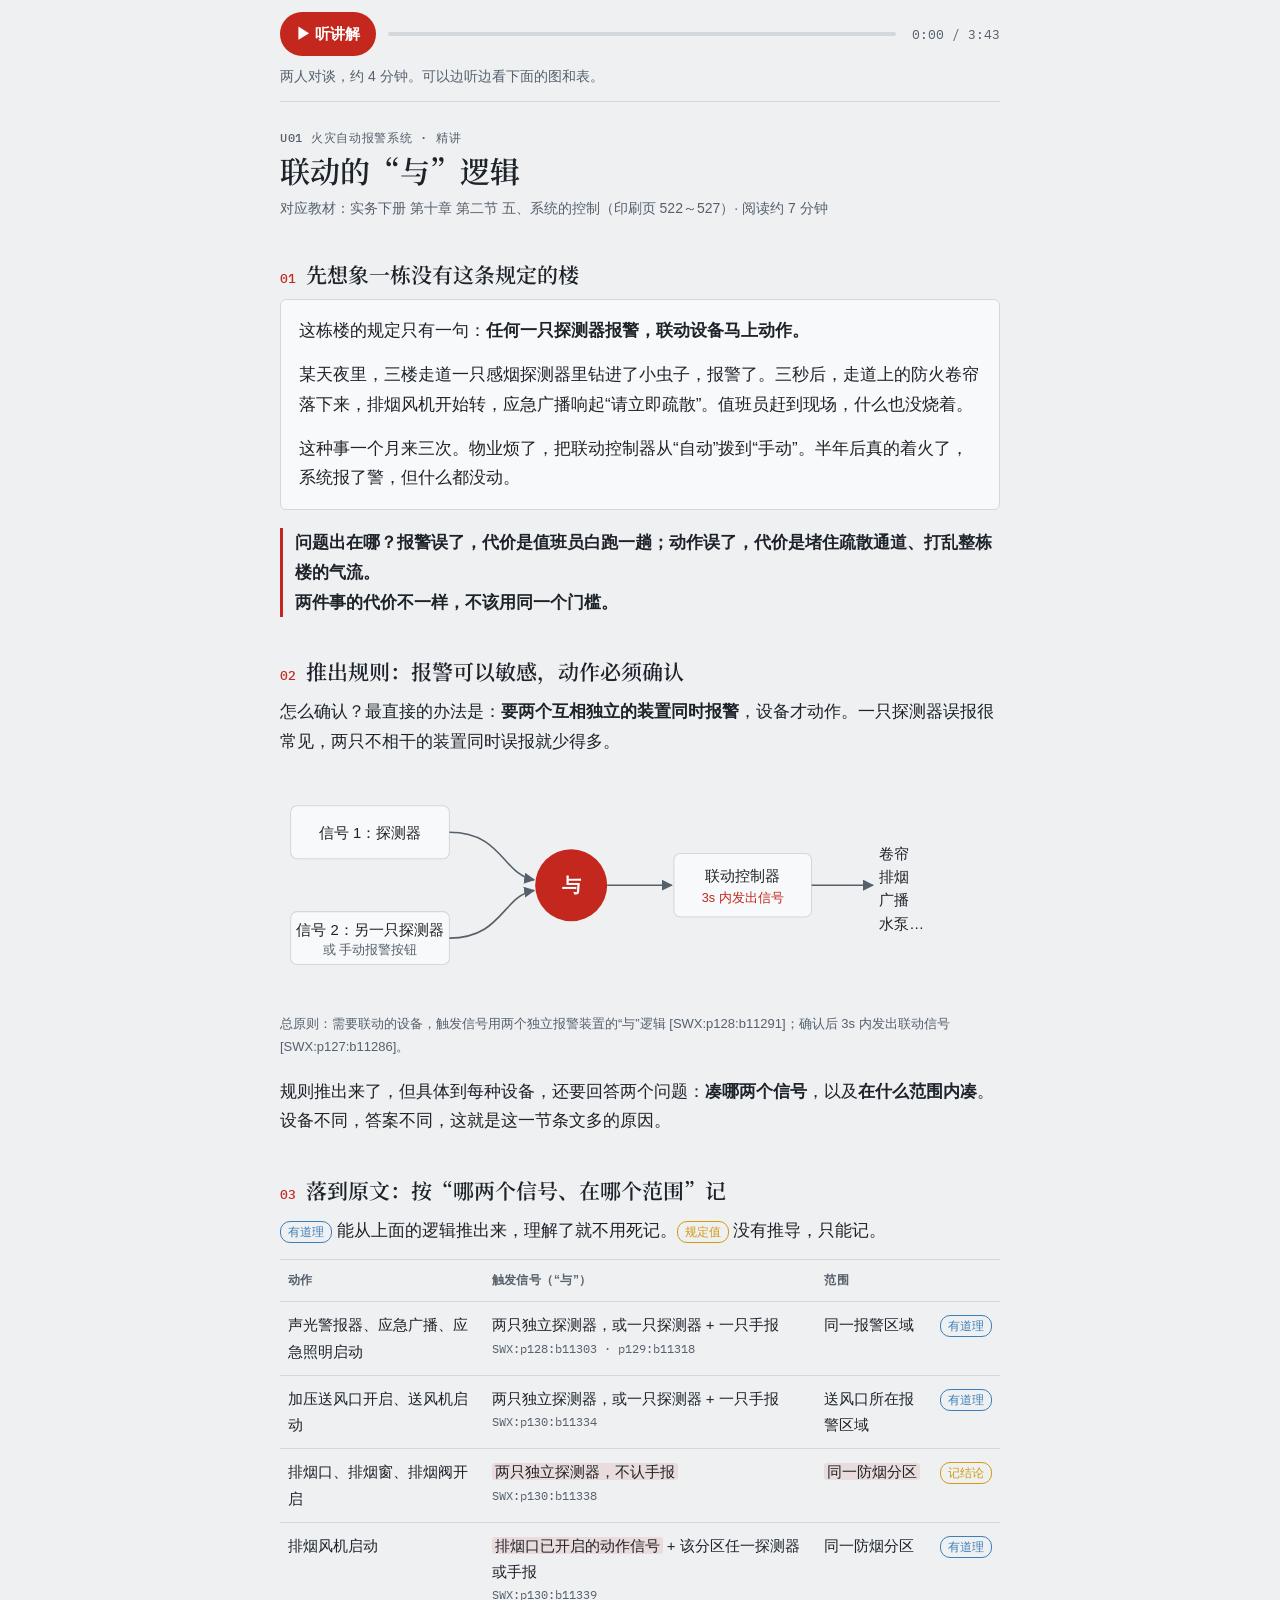
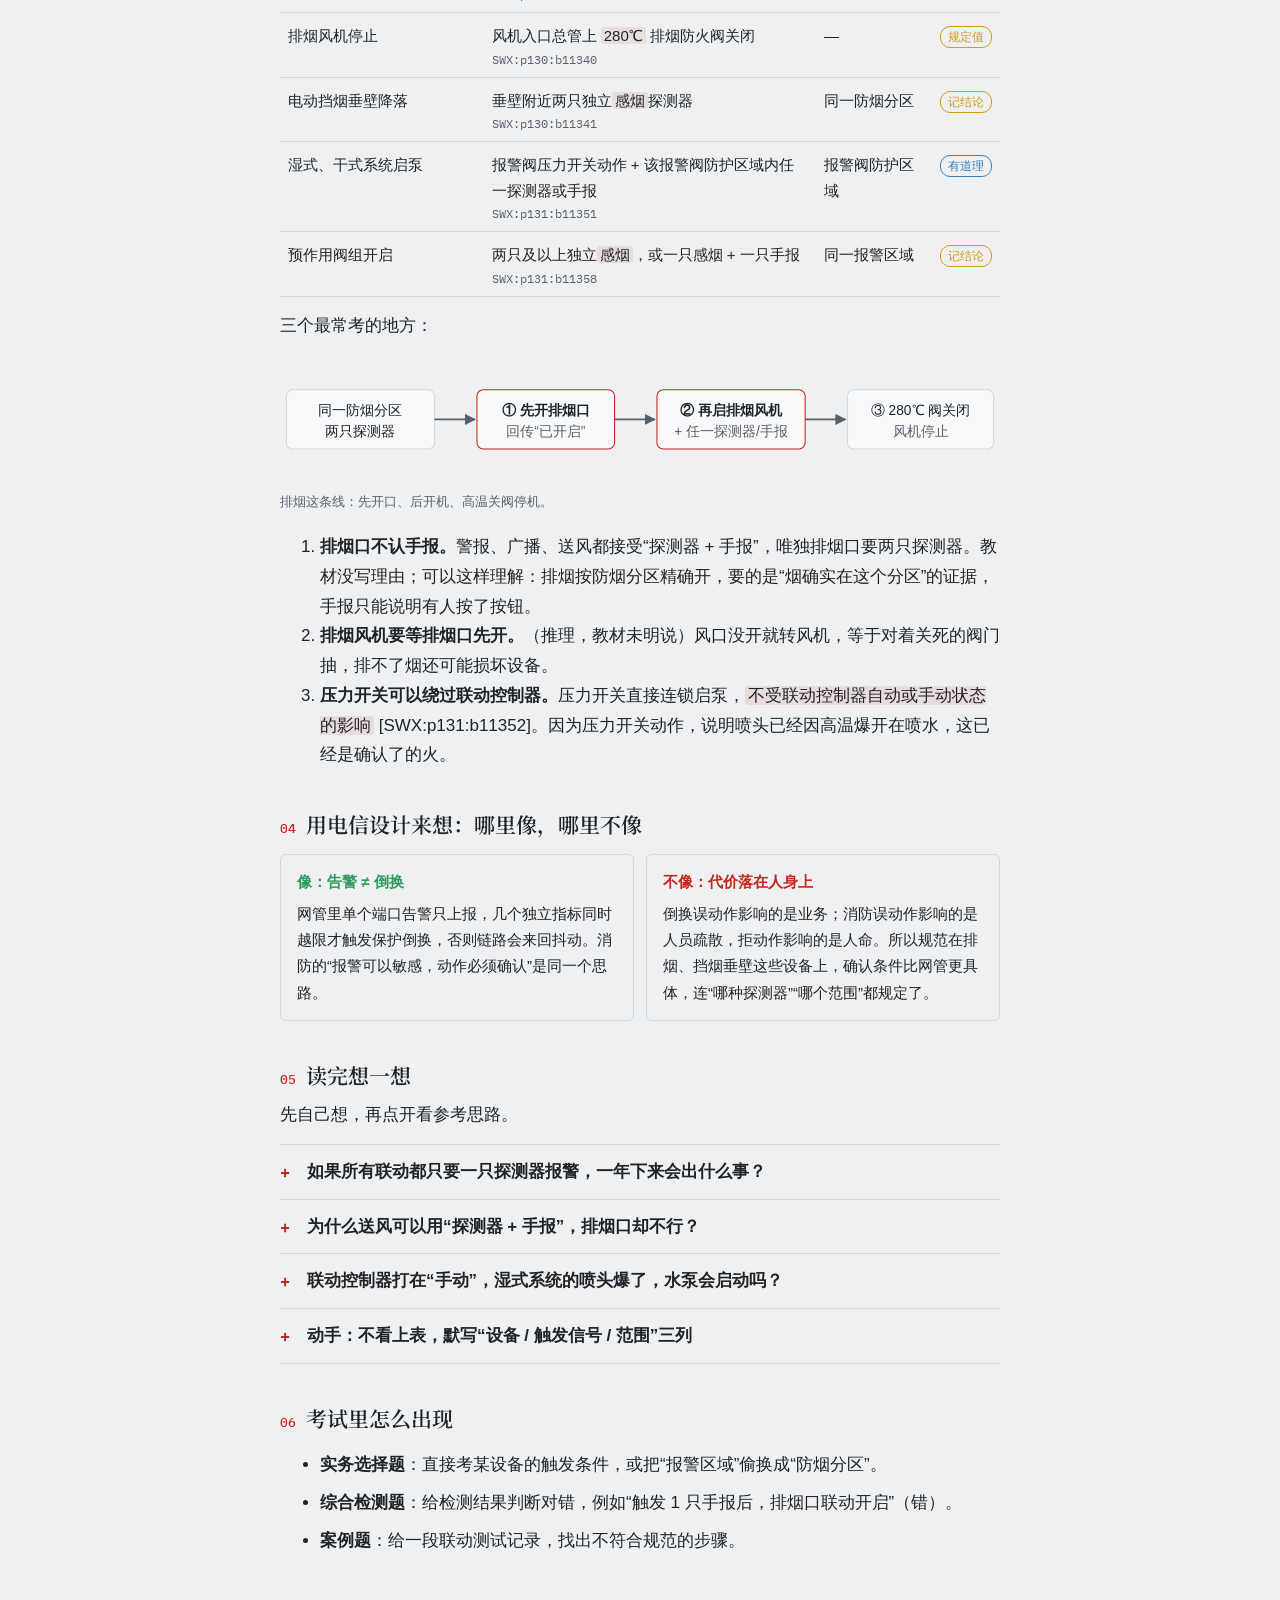
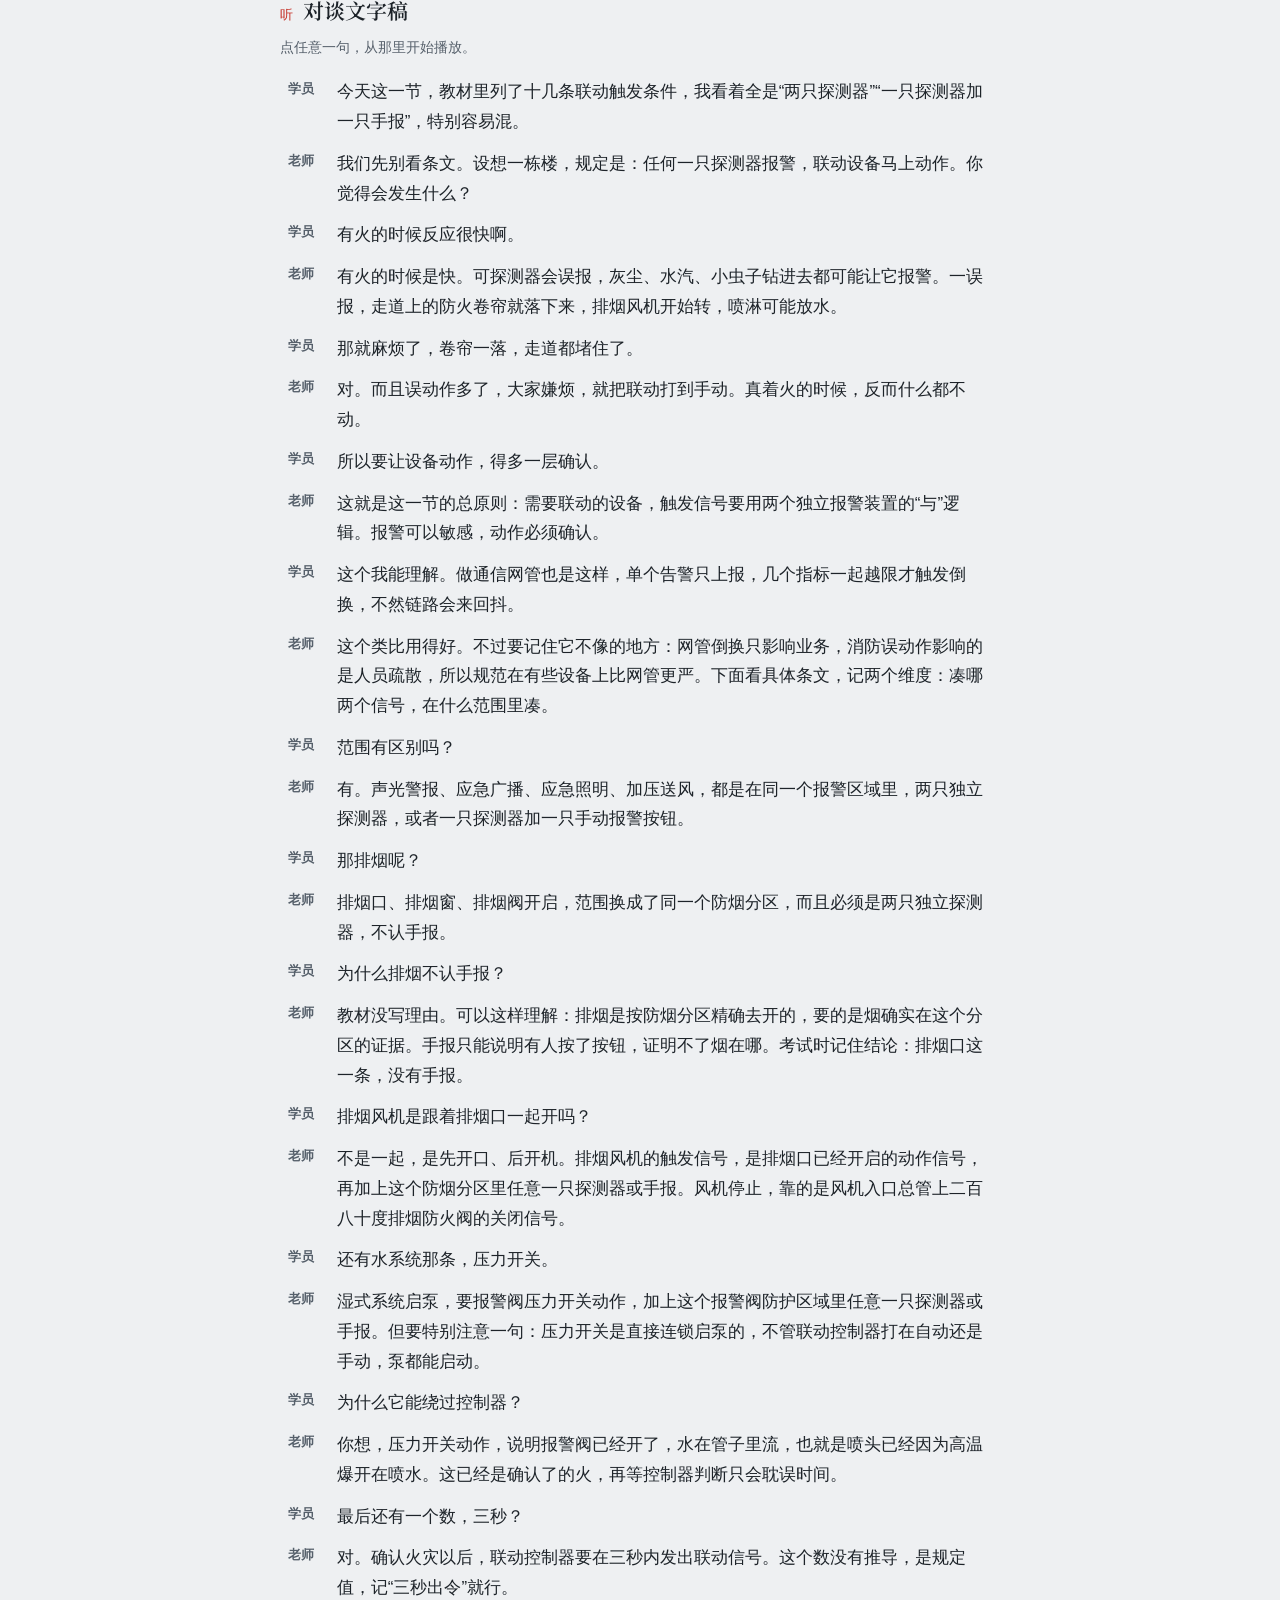
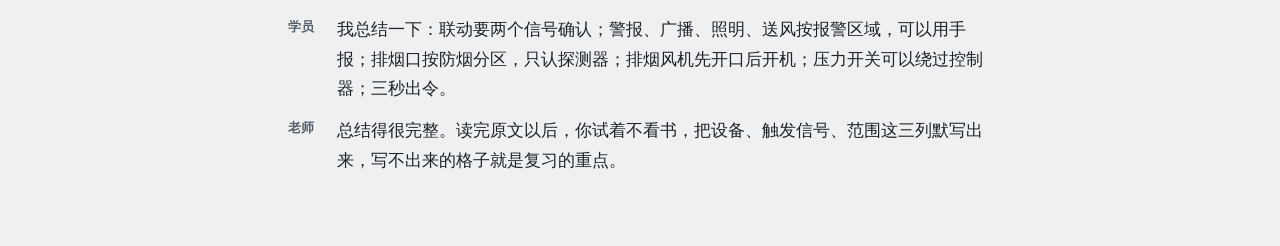
==== 精讲/U01/联动触发逻辑.html @ eac2bbd5 "精讲样张：联动触发逻辑（富文本 + 对谈音频）" ====
<!doctype html>
<html lang="zh-CN">
<head>
<meta charset="utf-8">
<meta name="viewport" content="width=device-width,initial-scale=1,viewport-fit=cover">
<title>联动的“与”逻辑</title>
<link rel="stylesheet" href="https://fonts.googleapis.com/css2?family=Noto+Serif+SC:wght@600&family=IBM+Plex+Mono:wght@400;500&display=swap">
<style>
/* 布局：单栏阅读（最大 720px），顶部固定一条"可听"播放条；正文按 Reconstruct 顺序：没有规定的楼 → 推导 → 落到原文 → 类比 → 想一想 */
:root {
  --bg: #eef0f2; --panel: #f8f9fa; --ink: #1d2329; --ink-2: #56606b; --line: #d3d8dd;
  --accent: #c4271d; --accent-soft: #c4271d1a;
  --lamp-read: #3d7fb8; --lamp-done: #d39a12; --ok: #2f9a5d; --bad: #c4271d;
  --font-display: "Noto Serif SC", "Songti SC", serif;
  --font-body: -apple-system, "PingFang SC", "Noto Sans SC", "Microsoft YaHei", sans-serif;
  --font-mono: "IBM Plex Mono", ui-monospace, "SF Mono", Menlo, monospace;
  color-scheme: light;
}
@media (prefers-color-scheme: dark) { :root {
  --bg: #15191d; --panel: #1c2126; --ink: #e4e8ec; --ink-2: #98a2ad; --line: #2c333a;
  --accent: #e5483c; --accent-soft: #e5483c22;
  --lamp-read: #5b9bd5; --lamp-done: #e3ad2e; --ok: #45b878; --bad: #e5483c; color-scheme: dark; } }
* { box-sizing: border-box; }
html { padding: env(safe-area-inset-top, 0px) 0 env(safe-area-inset-bottom, 0px); }
body { margin: 0; background: var(--bg); color: var(--ink); font: 17px/1.75 var(--font-body);
  padding-left: max(16px, env(safe-area-inset-left, 0px)); padding-right: max(16px, env(safe-area-inset-right, 0px)); }
.page { max-width: 720px; margin: 0 auto; padding-block: 0 64px; }
.player { position: sticky; top: env(safe-area-inset-top, 0px); z-index: 5; background: var(--bg);
  padding-block: 12px; border-bottom: 1px solid var(--line); display: grid; gap: 8px; }
.player-row { display: flex; align-items: center; gap: 12px; }
.play { min-width: 44px; height: 44px; border-radius: 22px; border: 0; background: var(--accent); color: #fff;
  font: 600 15px var(--font-body); padding: 0 16px; cursor: pointer; }
.play:focus-visible, button:focus-visible, summary:focus-visible { outline: 2px solid var(--accent); outline-offset: 2px; }
.bar { flex: 1; height: 4px; background: var(--line); border-radius: 2px; position: relative; cursor: pointer; }
.bar i { position: absolute; inset: 0 auto 0 0; background: var(--accent); border-radius: 2px; width: 0; }
.time { font: 13px var(--font-mono); color: var(--ink-2); font-variant-numeric: tabular-nums; min-width: 92px; text-align: right; }
.now { font-size: 14px; color: var(--ink-2); min-height: 1.6em; overflow: hidden; text-overflow: ellipsis; white-space: nowrap; }
.now b { color: var(--ink); font-weight: 600; margin-right: 6px; }
.eyebrow { font: 500 12px var(--font-mono); letter-spacing: .06em; color: var(--ink-2); margin: 28px 0 4px; }
h1 { font: 600 30px/1.3 var(--font-display); margin: 0 0 6px; text-wrap: balance; }
.meta { color: var(--ink-2); font-size: 14px; margin: 0 0 8px; }
h2 { font: 600 21px/1.4 var(--font-display); margin: 40px 0 10px; text-wrap: balance; display: flex; gap: 10px; align-items: baseline; }
h2 .step { font: 500 13px var(--font-mono); color: var(--accent); }
p { margin: 0 0 14px; }
.scene { background: var(--panel); border: 1px solid var(--line); border-radius: 6px; padding: 16px 18px; }
.scene p:last-child { margin: 0; }
.punch { font-weight: 600; border-left: 3px solid var(--accent); padding-left: 12px; margin: 18px 0; }
figure { margin: 18px 0; }
figure svg { width: 100%; height: auto; display: block; }
figcaption { font-size: 13px; color: var(--ink-2); margin-top: 6px; }
.tbl { overflow-x: auto; border-top: 1px solid var(--line); margin: 14px 0; }
table { border-collapse: collapse; width: 100%; min-width: 560px; font-size: 15px; }
th, td { text-align: left; vertical-align: top; padding: 10px 8px; border-bottom: 1px solid var(--line); }
th { font-size: 12px; letter-spacing: .04em; color: var(--ink-2); font-weight: 600; }
td .a { font: 12px var(--font-mono); color: var(--ink-2); display: block; margin-top: 2px; }
.tag { display: inline-block; font-size: 12px; line-height: 20px; padding: 0 7px; border-radius: 10px; border: 1px solid; white-space: nowrap; }
.tag.why { color: var(--lamp-read); border-color: var(--lamp-read); }
.tag.rule { color: var(--lamp-done); border-color: var(--lamp-done); }
.hl { background: var(--accent-soft); border-radius: 3px; padding: 0 3px; }
.cmp { display: grid; grid-template-columns: repeat(auto-fit, minmax(240px, 1fr)); gap: 12px; margin: 14px 0; }
.cmp > div { border: 1px solid var(--line); border-radius: 6px; padding: 14px 16px; min-width: 0; }
.cmp h3 { font-size: 15px; margin: 0 0 6px; }
.cmp .yes h3 { color: var(--ok); } .cmp .no h3 { color: var(--bad); }
.cmp p { font-size: 15px; margin: 0; }
details { border-top: 1px solid var(--line); padding-block: 12px; }
details:last-of-type { border-bottom: 1px solid var(--line); }
summary { cursor: pointer; font-weight: 600; list-style: none; display: flex; gap: 10px; }
summary::-webkit-details-marker { display: none; }
summary::before { content: "+"; font-family: var(--font-mono); color: var(--accent); width: 1em; flex: none; }
details[open] summary::before { content: "−"; }
details .ans { margin: 10px 0 0 1.6em; color: var(--ink); font-size: 16px; }
details .ans .src { color: var(--ink-2); font-size: 13px; }
.transcript { margin-top: 12px; }
.line { display: grid; grid-template-columns: 2.4em minmax(0, 1fr); gap: 8px; padding: 6px 8px; border-radius: 4px; cursor: pointer; }
.line .who { font: 600 13px/1.9 var(--font-body); color: var(--ink-2); }
.line.on { background: var(--accent-soft); }
.line.on .who { color: var(--accent); }
.exam li { margin-bottom: 8px; }
@media (prefers-reduced-motion: reduce) { * { scroll-behavior: auto !important; } }
</style>
</head>
<body>
<main class="page">
  <div class="player" role="region" aria-label="播放讲解">
    <div class="player-row">
      <button class="play" id="play" type="button">▶ 听讲解</button>
      <div class="bar" id="bar" aria-hidden="true"><i id="fill"></i></div>
      <span class="time" id="time">0:00 / 3:43</span>
    </div>
    <div class="now" id="now">两人对谈，约 4 分钟。可以边听边看下面的图和表。</div>
    <audio id="audio" src="联动触发逻辑.mp3" preload="metadata"></audio>
  </div>

  <p class="eyebrow">U01 火灾自动报警系统 · 精讲</p>
  <h1>联动的“与”逻辑</h1>
  <p class="meta">对应教材：实务下册 第十章 第二节 五、系统的控制（印刷页 522～527）· 阅读约 7 分钟</p>

  <h2><span class="step">01</span>先想象一栋没有这条规定的楼</h2>
  <div class="scene">
    <p>这栋楼的规定只有一句：<b>任何一只探测器报警，联动设备马上动作。</b></p>
    <p>某天夜里，三楼走道一只感烟探测器里钻进了小虫子，报警了。三秒后，走道上的防火卷帘落下来，排烟风机开始转，应急广播响起“请立即疏散”。值班员赶到现场，什么也没烧着。</p>
    <p>这种事一个月来三次。物业烦了，把联动控制器从“自动”拨到“手动”。半年后真的着火了，系统报了警，但什么都没动。</p>
  </div>
  <p class="punch">问题出在哪？报警误了，代价是值班员白跑一趟；动作误了，代价是堵住疏散通道、打乱整栋楼的气流。<br>两件事的代价不一样，不该用同一个门槛。</p>

  <h2><span class="step">02</span>推出规则：报警可以敏感，动作必须确认</h2>
  <p>怎么确认？最直接的办法是：<b>要两个互相独立的装置同时报警</b>，设备才动作。一只探测器误报很常见，两只不相干的装置同时误报就少得多。</p>
  <figure>
    <svg viewBox="0 0 680 220" role="img" aria-label="两个独立的报警信号经“与”逻辑后，联动控制器在 3 秒内发出控制信号，驱动消防设备">
      <defs><marker id="ar" viewBox="0 0 10 10" refX="9" refY="5" markerWidth="7" markerHeight="7" orient="auto"><path d="M0 0L10 5L0 10z" fill="var(--ink-2)"/></marker></defs>
      <g font-family="-apple-system, PingFang SC, sans-serif" font-size="14" fill="var(--ink)">
        <rect x="10" y="30" width="150" height="50" rx="6" fill="var(--panel)" stroke="var(--line)"/>
        <text x="85" y="60" text-anchor="middle">信号 1：探测器</text>
        <rect x="10" y="130" width="150" height="50" rx="6" fill="var(--panel)" stroke="var(--line)"/>
        <text x="85" y="152" text-anchor="middle">信号 2：另一只探测器</text>
        <text x="85" y="170" text-anchor="middle" font-size="12" fill="var(--ink-2)">或 手动报警按钮</text>
        <path d="M160 55 C210 55 210 95 240 100" fill="none" stroke="var(--ink-2)" stroke-width="1.5" marker-end="url(#ar)"/>
        <path d="M160 155 C210 155 210 115 240 110" fill="none" stroke="var(--ink-2)" stroke-width="1.5" marker-end="url(#ar)"/>
        <circle cx="275" cy="105" r="34" fill="var(--accent)"/>
        <text x="275" y="111" text-anchor="middle" fill="#fff" font-size="18" font-weight="600">与</text>
        <path d="M309 105 H370" stroke="var(--ink-2)" stroke-width="1.5" marker-end="url(#ar)"/>
        <rect x="372" y="75" width="130" height="60" rx="6" fill="var(--panel)" stroke="var(--line)"/>
        <text x="437" y="101" text-anchor="middle">联动控制器</text>
        <text x="437" y="121" text-anchor="middle" font-size="12" fill="var(--accent)">3s 内发出信号</text>
        <path d="M502 105 H560" stroke="var(--ink-2)" stroke-width="1.5" marker-end="url(#ar)"/>
        <text x="566" y="80">卷帘</text><text x="566" y="102">排烟</text><text x="566" y="124">广播</text><text x="566" y="146">水泵…</text>
      </g>
    </svg>
    <figcaption>总原则：需要联动的设备，触发信号用两个独立报警装置的“与”逻辑 <span class="a">[SWX:p128:b11291]</span>；确认后 3s 内发出联动信号 <span class="a">[SWX:p127:b11286]</span>。</figcaption>
  </figure>
  <p>规则推出来了，但具体到每种设备，还要回答两个问题：<b>凑哪两个信号</b>，以及<b>在什么范围内凑</b>。设备不同，答案不同，这就是这一节条文多的原因。</p>

  <h2><span class="step">03</span>落到原文：按“哪两个信号、在哪个范围”记</h2>
  <p><span class="tag why">有道理</span> 能从上面的逻辑推出来，理解了就不用死记。<span class="tag rule">规定值</span> 没有推导，只能记。</p>
  <div class="tbl">
    <table>
      <thead><tr><th>动作</th><th>触发信号（“与”）</th><th>范围</th><th></th></tr></thead>
      <tbody>
        <tr><td>声光警报器、应急广播、应急照明启动</td><td>两只独立探测器，或一只探测器 + 一只手报<span class="a">SWX:p128:b11303 · p129:b11318</span></td><td>同一报警区域</td><td><span class="tag why">有道理</span></td></tr>
        <tr><td>加压送风口开启、送风机启动</td><td>两只独立探测器，或一只探测器 + 一只手报<span class="a">SWX:p130:b11334</span></td><td>送风口所在报警区域</td><td><span class="tag why">有道理</span></td></tr>
        <tr><td>排烟口、排烟窗、排烟阀开启</td><td><span class="hl">两只独立探测器，不认手报</span><span class="a">SWX:p130:b11338</span></td><td><span class="hl">同一防烟分区</span></td><td><span class="tag rule">记结论</span></td></tr>
        <tr><td>排烟风机启动</td><td><span class="hl">排烟口已开启的动作信号</span> + 该分区任一探测器或手报<span class="a">SWX:p130:b11339</span></td><td>同一防烟分区</td><td><span class="tag why">有道理</span></td></tr>
        <tr><td>排烟风机停止</td><td>风机入口总管上 <span class="hl">280℃</span> 排烟防火阀关闭<span class="a">SWX:p130:b11340</span></td><td>—</td><td><span class="tag rule">规定值</span></td></tr>
        <tr><td>电动挡烟垂壁降落</td><td>垂壁附近两只独立<span class="hl">感烟</span>探测器<span class="a">SWX:p130:b11341</span></td><td>同一防烟分区</td><td><span class="tag rule">记结论</span></td></tr>
        <tr><td>湿式、干式系统启泵</td><td>报警阀压力开关动作 + 该报警阀防护区域内任一探测器或手报<span class="a">SWX:p131:b11351</span></td><td>报警阀防护区域</td><td><span class="tag why">有道理</span></td></tr>
        <tr><td>预作用阀组开启</td><td>两只及以上独立<span class="hl">感烟</span>，或一只感烟 + 一只手报<span class="a">SWX:p131:b11358</span></td><td>同一报警区域</td><td><span class="tag rule">记结论</span></td></tr>
      </tbody>
    </table>
  </div>

  <p>三个最常考的地方：</p>
  <figure>
    <svg viewBox="0 0 680 120" role="img" aria-label="排烟的顺序：两只探测器确认，先开排烟口，口开了再启动风机，280 度排烟防火阀关闭后风机停止">
      <defs><marker id="ar2" viewBox="0 0 10 10" refX="9" refY="5" markerWidth="7" markerHeight="7" orient="auto"><path d="M0 0L10 5L0 10z" fill="var(--ink-2)"/></marker></defs>
      <g font-family="-apple-system, PingFang SC, sans-serif" font-size="13" fill="var(--ink)">
        <rect x="6" y="30" width="140" height="56" rx="6" fill="var(--panel)" stroke="var(--line)"/>
        <text x="76" y="54" text-anchor="middle">同一防烟分区</text><text x="76" y="74" text-anchor="middle">两只探测器</text>
        <path d="M146 58 H184" stroke="var(--ink-2)" stroke-width="1.5" marker-end="url(#ar2)"/>
        <rect x="186" y="30" width="130" height="56" rx="6" fill="var(--panel)" stroke="var(--accent)"/>
        <text x="251" y="54" text-anchor="middle" font-weight="600">① 先开排烟口</text><text x="251" y="74" text-anchor="middle" fill="var(--ink-2)">回传“已开启”</text>
        <path d="M316 58 H354" stroke="var(--ink-2)" stroke-width="1.5" marker-end="url(#ar2)"/>
        <rect x="356" y="30" width="140" height="56" rx="6" fill="var(--panel)" stroke="var(--accent)"/>
        <text x="426" y="54" text-anchor="middle" font-weight="600">② 再启排烟风机</text><text x="426" y="74" text-anchor="middle" fill="var(--ink-2)">+ 任一探测器/手报</text>
        <path d="M496 58 H534" stroke="var(--ink-2)" stroke-width="1.5" marker-end="url(#ar2)"/>
        <rect x="536" y="30" width="138" height="56" rx="6" fill="var(--panel)" stroke="var(--line)"/>
        <text x="605" y="54" text-anchor="middle">③ 280℃ 阀关闭</text><text x="605" y="74" text-anchor="middle" fill="var(--ink-2)">风机停止</text>
      </g>
    </svg>
    <figcaption>排烟这条线：先开口、后开机、高温关阀停机。</figcaption>
  </figure>
  <ol>
    <li><b>排烟口不认手报。</b>警报、广播、送风都接受“探测器 + 手报”，唯独排烟口要两只探测器。教材没写理由；可以这样理解：排烟按防烟分区精确开，要的是“烟确实在这个分区”的证据，手报只能说明有人按了按钮。</li>
    <li><b>排烟风机要等排烟口先开。</b>（推理，教材未明说）风口没开就转风机，等于对着关死的阀门抽，排不了烟还可能损坏设备。</li>
    <li><b>压力开关可以绕过联动控制器。</b>压力开关直接连锁启泵，<span class="hl">不受联动控制器自动或手动状态的影响</span> <span class="a">[SWX:p131:b11352]</span>。因为压力开关动作，说明喷头已经因高温爆开在喷水，这已经是确认了的火。</li>
  </ol>

  <h2><span class="step">04</span>用电信设计来想：哪里像，哪里不像</h2>
  <div class="cmp">
    <div class="yes"><h3>像：告警 ≠ 倒换</h3><p>网管里单个端口告警只上报，几个独立指标同时越限才触发保护倒换，否则链路会来回抖动。消防的“报警可以敏感，动作必须确认”是同一个思路。</p></div>
    <div class="no"><h3>不像：代价落在人身上</h3><p>倒换误动作影响的是业务；消防误动作影响的是人员疏散，拒动作影响的是人命。所以规范在排烟、挡烟垂壁这些设备上，确认条件比网管更具体，连“哪种探测器”“哪个范围”都规定了。</p></div>
  </div>

  <h2><span class="step">05</span>读完想一想</h2>
  <p>先自己想，再点开看参考思路。</p>
  <details><summary>如果所有联动都只要一只探测器报警，一年下来会出什么事？</summary>
    <div class="ans">误报直接变成误动作。大家嫌系统烦，把联动打到手动，真着火时反而不动作。“与”逻辑是在“快”和“不乱动”之间做的取舍。</div></details>
  <details><summary>为什么送风可以用“探测器 + 手报”，排烟口却不行？</summary>
    <div class="ans">（推理）送风是给楼梯间、前室加压，范围是整个报警区域，有人报火就该先保住疏散通道；排烟要精确到防烟分区，开错分区会把烟往别处引，所以要更硬的证据。<span class="src">条文依据：SWX:p130:b11334、b11338</span></div></details>
  <details><summary>联动控制器打在“手动”，湿式系统的喷头爆了，水泵会启动吗？</summary>
    <div class="ans">会。压力开关直接连锁启泵，不受联动控制器手动/自动状态影响。<span class="src">SWX:p131:b11352</span></div></details>
  <details><summary>动手：不看上表，默写“设备 / 触发信号 / 范围”三列</summary>
    <div class="ans">写不出来的格子，就是下次复习的重点。学习台里本节的骨架卡 U01-K29～K34 正好对应这张表。</div></details>

  <h2><span class="step">06</span>考试里怎么出现</h2>
  <ul class="exam">
    <li><b>实务选择题</b>：直接考某设备的触发条件，或把“报警区域”偷换成“防烟分区”。</li>
    <li><b>综合检测题</b>：给检测结果判断对错，例如“触发 1 只手报后，排烟口联动开启”（错）。</li>
    <li><b>案例题</b>：给一段联动测试记录，找出不符合规范的步骤。</li>
  </ul>

  <h2><span class="step">听</span>对谈文字稿</h2>
  <p class="meta">点任意一句，从那里开始播放。</p>
  <div class="transcript" id="transcript"></div>
</main>
<script>
(function () {
  const audio = document.getElementById("audio");
  const play = document.getElementById("play");
  const fill = document.getElementById("fill");
  const time = document.getElementById("time");
  const now = document.getElementById("now");
  const bar = document.getElementById("bar");
  const box = document.getElementById("transcript");
  let lines = [], timing = [], cur = -1;
  const fmt = (s) => { s = Math.max(0, Math.floor(s || 0)); return Math.floor(s / 60) + ":" + String(s % 60).padStart(2, "0"); };
  Promise.all([
    fetch("联动触发逻辑.dialogue.json").then((r) => r.json()),
    fetch("联动触发逻辑.timing.json").then((r) => r.json())
  ]).then(([d, t]) => {
    lines = d.lines; timing = t.lines;
    box.innerHTML = "";
    lines.forEach(([who, text], i) => {
      const el = document.createElement("div");
      el.className = "line"; el.dataset.i = i;
      const w = document.createElement("span"); w.className = "who"; w.textContent = who === "师" ? "老师" : "学员";
      const p = document.createElement("span"); p.textContent = text;
      el.append(w, p);
      el.addEventListener("click", () => { audio.currentTime = timing[i].start + 0.05; audio.play(); });
      box.appendChild(el);
    });
  }).catch(() => { box.textContent = "文字稿读取失败。"; });
  play.addEventListener("click", () => { audio.paused ? audio.play() : audio.pause(); });
  audio.addEventListener("play", () => { play.textContent = "❚❚ 暂停"; });
  audio.addEventListener("pause", () => { play.textContent = "▶ 继续听"; });
  bar.addEventListener("click", (e) => {
    const r = bar.getBoundingClientRect();
    if (audio.duration) audio.currentTime = (e.clientX - r.left) / r.width * audio.duration;
  });
  audio.addEventListener("timeupdate", () => {
    const d = audio.duration || 223;
    fill.style.width = (audio.currentTime / d * 100) + "%";
    time.textContent = fmt(audio.currentTime) + " / " + fmt(d);
    let i = -1;
    for (let k = 0; k < timing.length; k++) if (timing[k].start <= audio.currentTime) i = k;
    if (i !== cur && i >= 0 && lines[i]) {
      cur = i;
      box.querySelectorAll(".line.on").forEach((x) => x.classList.remove("on"));
      const el = box.querySelector('[data-i="' + i + '"]');
      if (el) el.classList.add("on");
      now.innerHTML = "";
      const b = document.createElement("b"); b.textContent = lines[i][0] === "师" ? "老师" : "学员";
      now.append(b, document.createTextNode(lines[i][1]));
    }
  });
})();
</script>
</body>
</html>
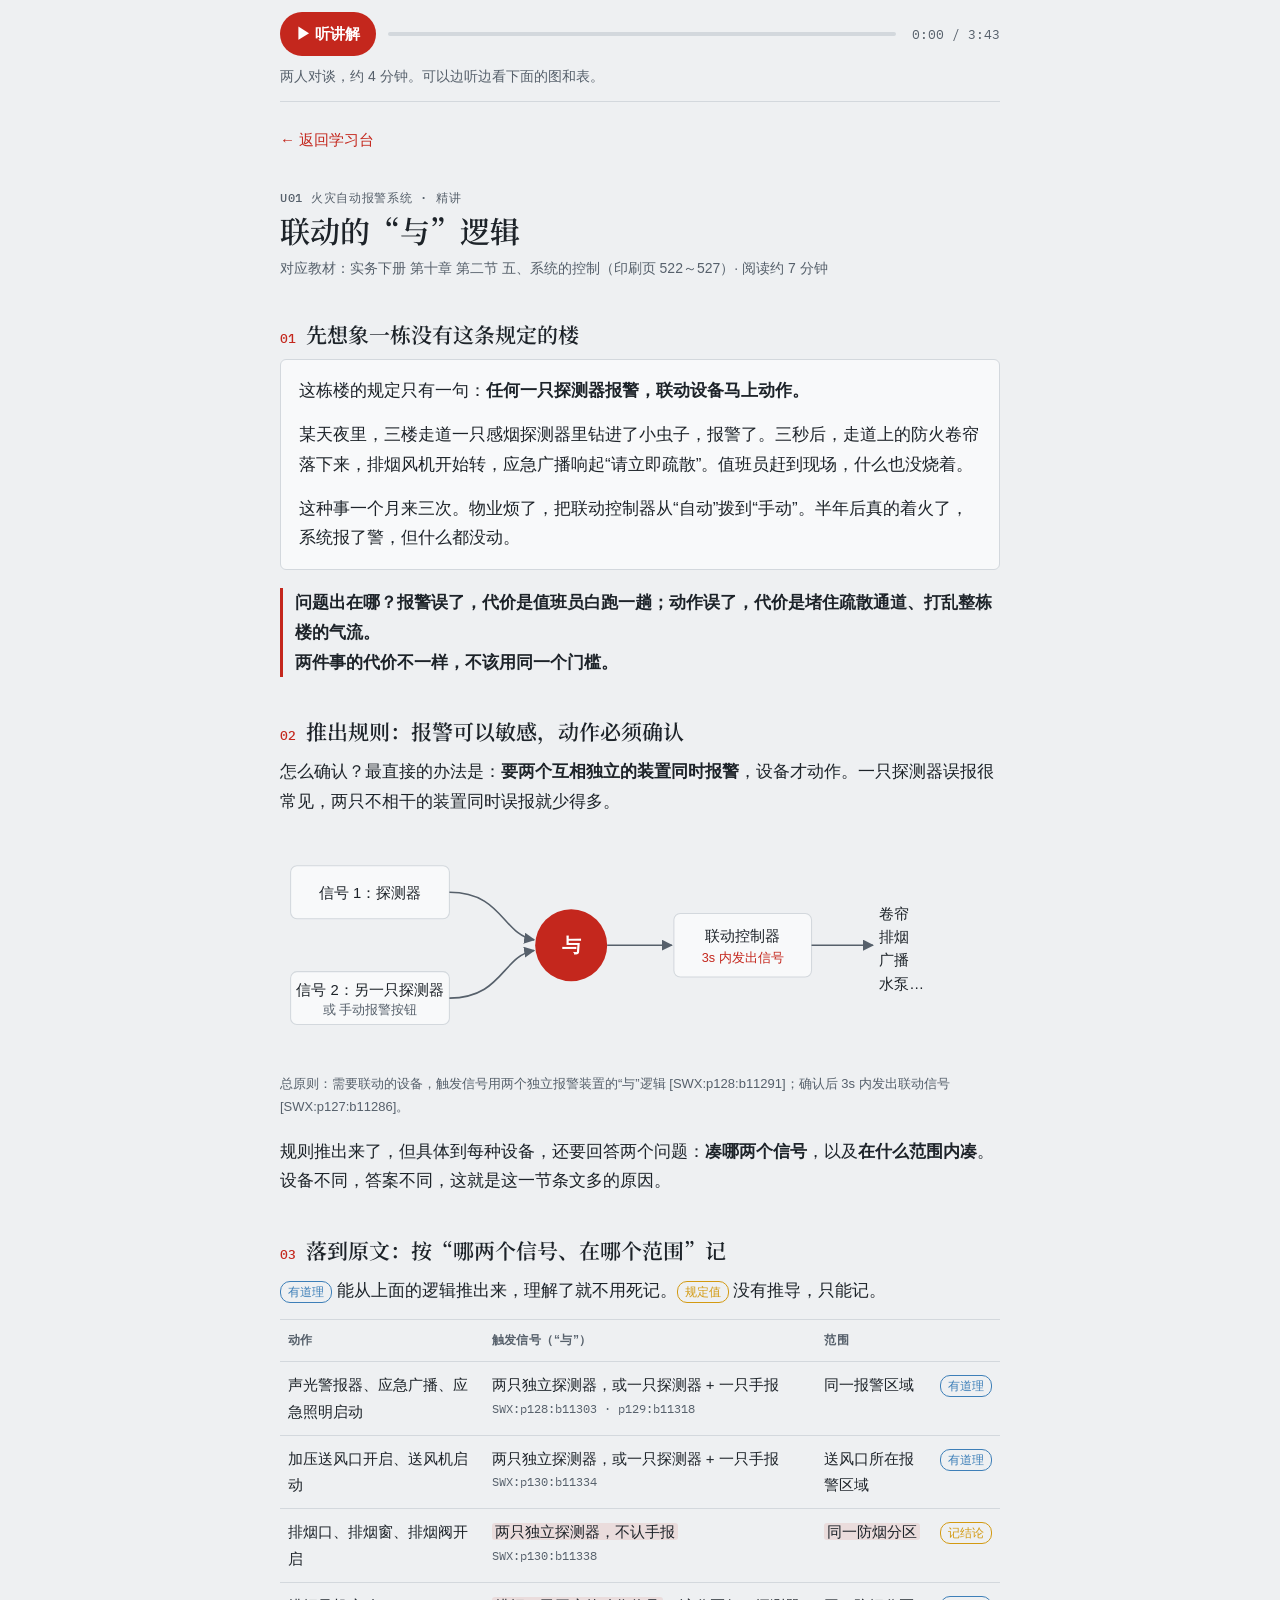
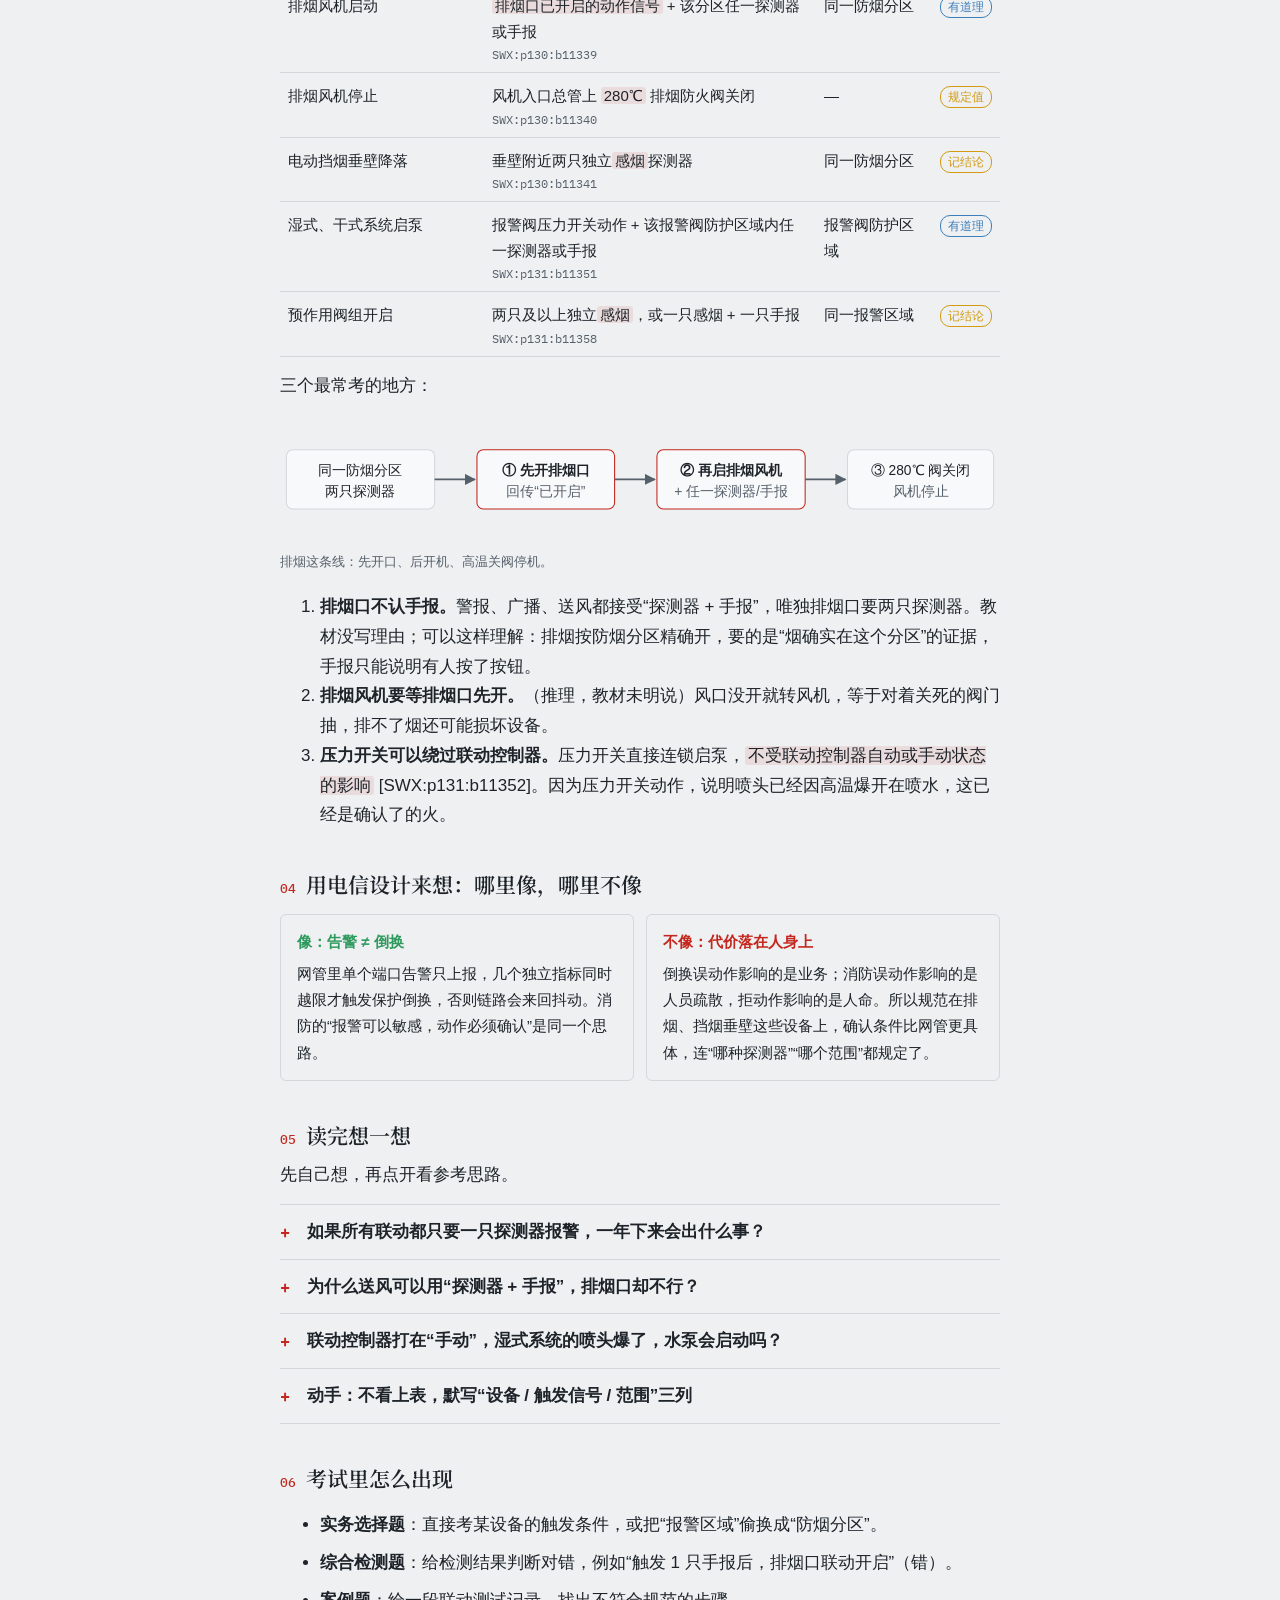
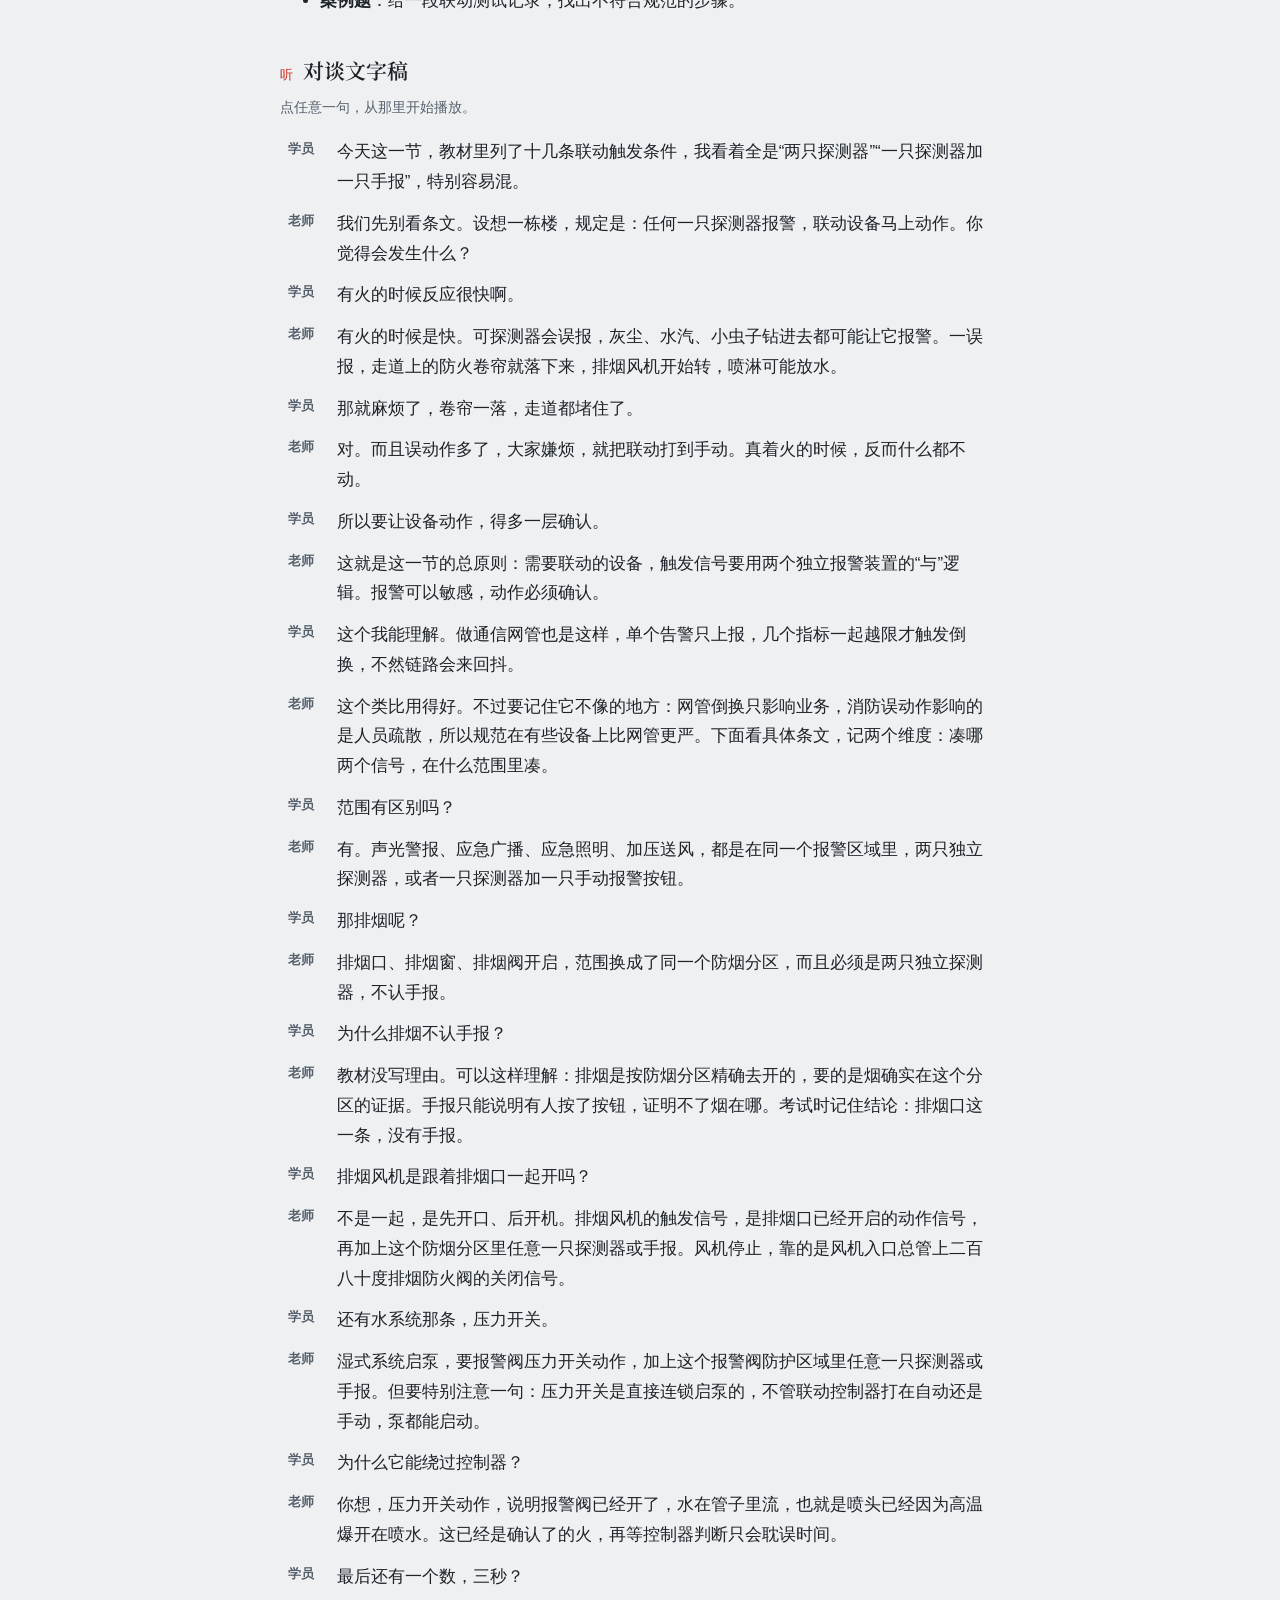
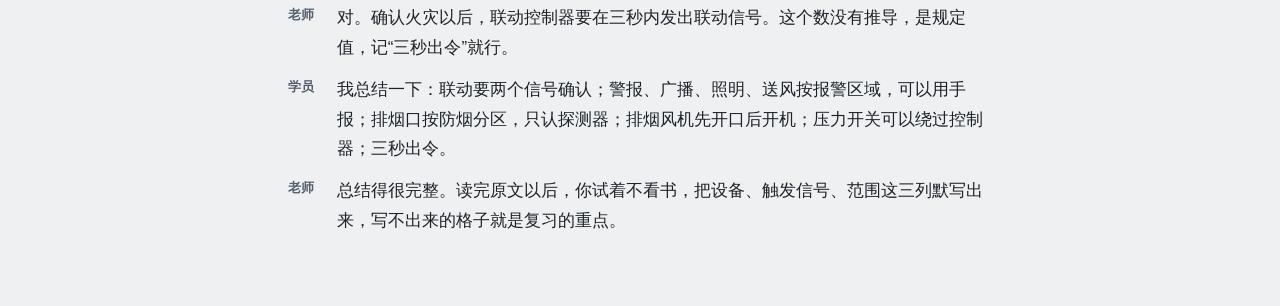
==== commit 338faf57: "Z1N-103 Z1N-104：有网先取新版并自动刷新；首页和地图加精讲入口" ====
--- a/精讲/U01/联动触发逻辑.html
+++ b/精讲/U01/联动触发逻辑.html
@@ -36,6 +36,8 @@
 .time { font: 13px var(--font-mono); color: var(--ink-2); font-variant-numeric: tabular-nums; min-width: 92px; text-align: right; }
 .now { font-size: 14px; color: var(--ink-2); min-height: 1.6em; overflow: hidden; text-overflow: ellipsis; white-space: nowrap; }
 .now b { color: var(--ink); font-weight: 600; margin-right: 6px; }
+.back { margin: 16px 0 0; font-size: 15px; }
+.back a { color: var(--accent); text-decoration: none; display: inline-block; min-height: 44px; line-height: 44px; }
 .eyebrow { font: 500 12px var(--font-mono); letter-spacing: .06em; color: var(--ink-2); margin: 28px 0 4px; }
 h1 { font: 600 30px/1.3 var(--font-display); margin: 0 0 6px; text-wrap: balance; }
 .meta { color: var(--ink-2); font-size: 14px; margin: 0 0 8px; }
@@ -91,6 +93,7 @@
     <audio id="audio" src="联动触发逻辑.mp3" preload="metadata"></audio>
   </div>
 
+  <p class="back"><a href="../../#today">← 返回学习台</a></p>
   <p class="eyebrow">U01 火灾自动报警系统 · 精讲</p>
   <h1>联动的“与”逻辑</h1>
   <p class="meta">对应教材：实务下册 第十章 第二节 五、系统的控制（印刷页 522～527）· 阅读约 7 分钟</p>
